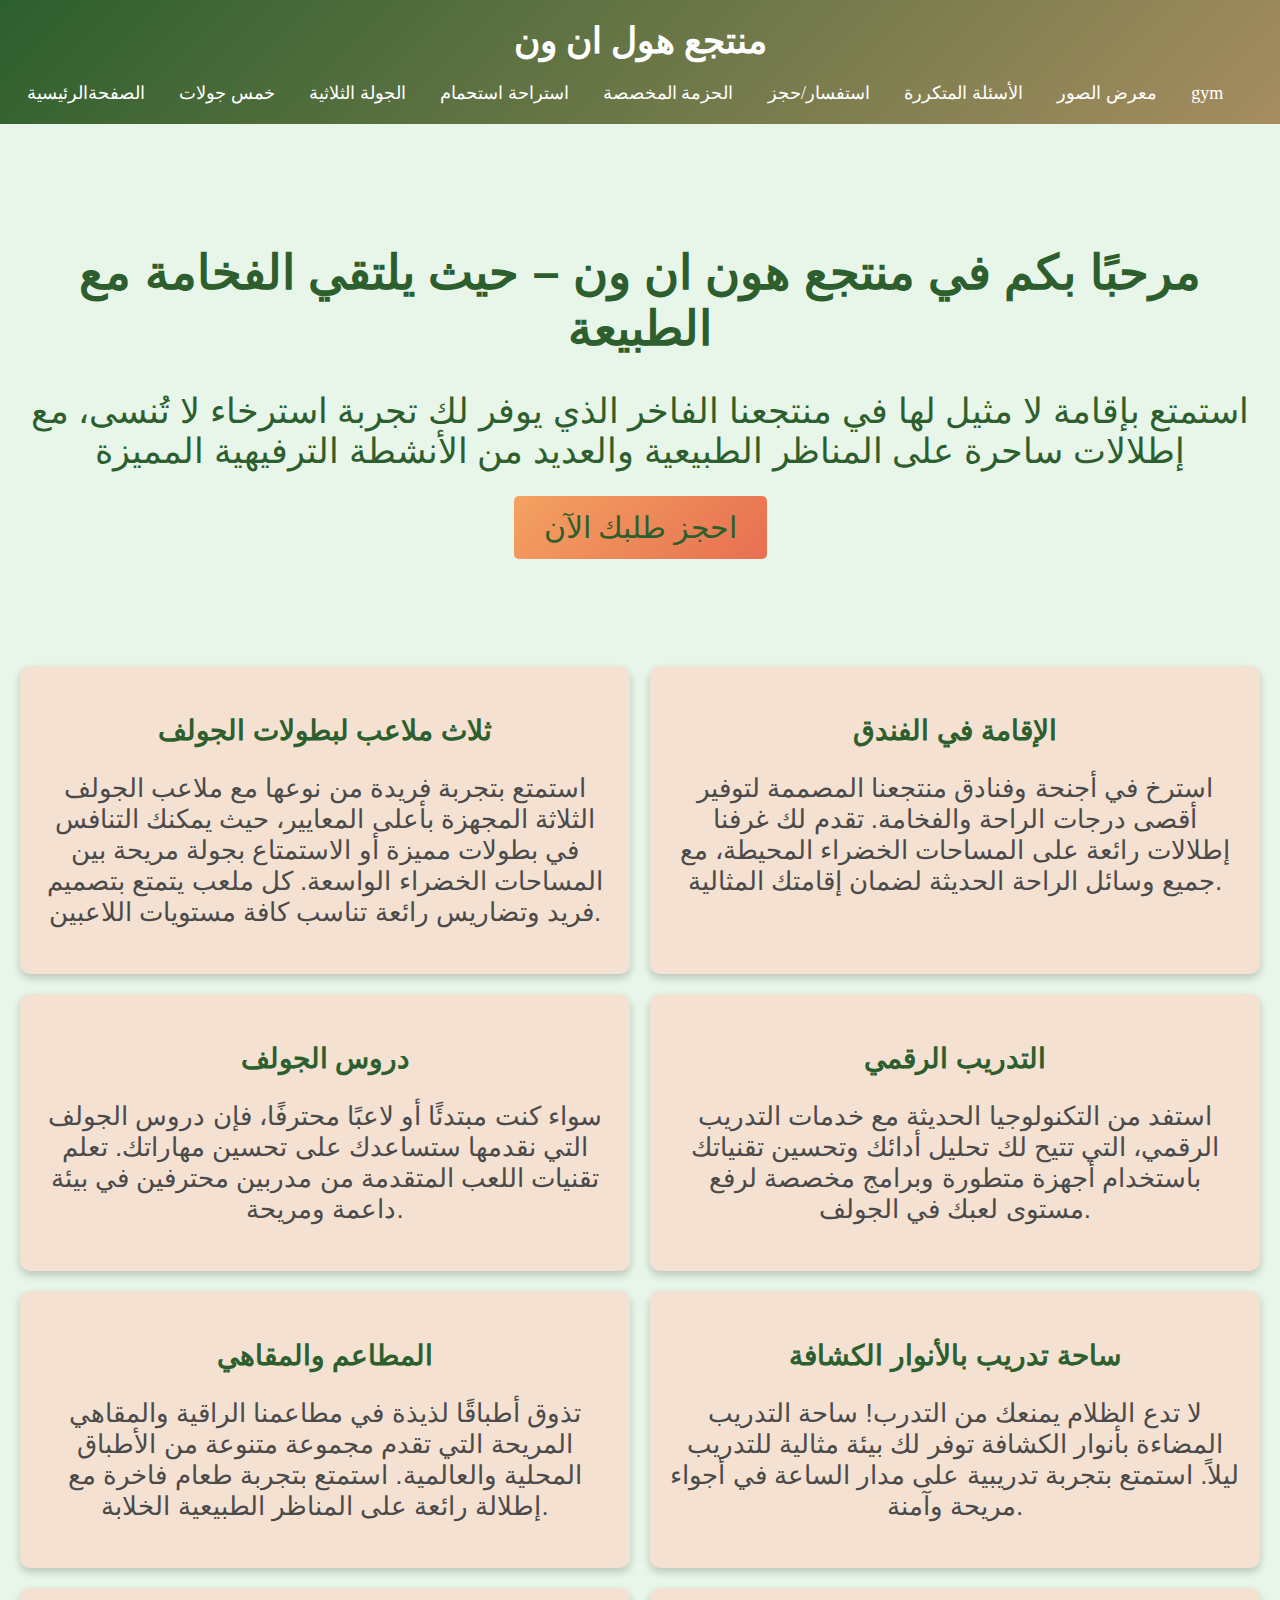
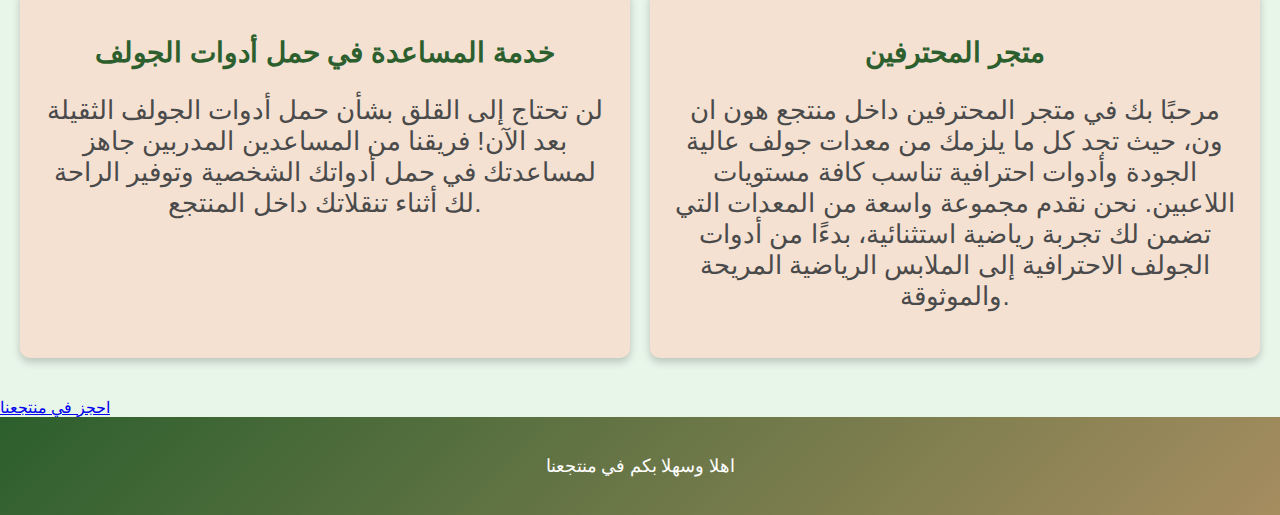
==== index.html @ 4484704b "Add files via upload" ====
<!DOCTYPE html>
<html lang="ar">
<head>
    <meta charset="UTF-8">
    <meta name="viewport" content="width=device-width, initial-scale=1.0">
    <title>منتجع هول ان ون</title>
    <link href="style.css" rel="stylesheet">
    <script src="script.js" defer></script> 
    <style>
    </style>
</head>
<body>

    <header>
        <h1>منتجع هول ان ون</h1>
        <nav>
            <ul>
                
                <li><a href="index.html">الصفحةالرئيسية</a></li>
                <li><a href="خمس جولات.html">خمس جولات</a></li>
                <li><a href="الجولة الثلاثية.html">الجولة الثلاثية</a></li>
                <li><a href="استراحة استحمام.html">استراحة استحمام</a></li>
                <li><a href="الحزمة المخصصة.html">الحزمة المخصصة </a></li>
                <li><a href="https://web.whatsapp.com/">استفسار/حجز</a></li>
                <li><a href="الاسئلة المتكررة.html">الأسئلة المتكررة</a></li>
                <li><a href="معرض الصور.html">معرض الصور</a></li>
                <li><a href="gym.html">gym</a></li>
            </ul>
        </nav>
    </header>

    <section class="hero-section">
        <h2>مرحبًا بكم في منتجع هون ان ون – حيث يلتقي الفخامة مع الطبيعة</h2>
        <p>استمتع بإقامة لا مثيل لها في منتجعنا الفاخر الذي يوفر لك تجربة استرخاء لا تُنسى، مع إطلالات ساحرة على المناظر الطبيعية والعديد من الأنشطة الترفيهية المميزة</p>
        <a href="https://web.whatsapp.com/" class="cta-button">احجز طلبك الآن</a>
    </section><section class="services">
        <div class="service-box" onclick="showImage('golf-courses')">
            <h3>ثلاث ملاعب لبطولات الجولف</h3>
            <p>استمتع بتجربة فريدة من نوعها مع ملاعب الجولف الثلاثة المجهزة بأعلى المعايير، حيث يمكنك التنافس في بطولات مميزة أو الاستمتاع بجولة مريحة بين المساحات الخضراء الواسعة. كل ملعب يتمتع بتصميم فريد وتضاريس رائعة تناسب كافة مستويات اللاعبين.</p>
        </div>
        <div class="service-box" onclick="showImage('hotel-accommodation')">
            <h3>الإقامة في الفندق</h3>
            <p>استرخ في أجنحة وفنادق منتجعنا المصممة لتوفير أقصى درجات الراحة والفخامة. تقدم لك غرفنا إطلالات رائعة على المساحات الخضراء المحيطة، مع جميع وسائل الراحة الحديثة لضمان إقامتك المثالية.</p>
        </div>
        <div class="service-box" onclick="showImage('golf-lessons')">
            <h3>دروس الجولف</h3>
            <p>سواء كنت مبتدئًا أو لاعبًا محترفًا، فإن دروس الجولف التي نقدمها ستساعدك على تحسين مهاراتك. تعلم تقنيات اللعب المتقدمة من مدربين محترفين في بيئة داعمة ومريحة.</p>
        </div>
        <div class="service-box" onclick="showImage('digital-training')">
            <h3>التدريب الرقمي</h3>
            <p>استفد من التكنولوجيا الحديثة مع خدمات التدريب الرقمي، التي تتيح لك تحليل أدائك وتحسين تقنياتك باستخدام أجهزة متطورة وبرامج مخصصة لرفع مستوى لعبك في الجولف.</p>
        </div>
        <div class="service-box" onclick="showImage('restaurants-cafes')">
            <h3>المطاعم والمقاهي</h3>
            <p>تذوق أطباقًا لذيذة في مطاعمنا الراقية والمقاهي المريحة التي تقدم مجموعة متنوعة من الأطباق المحلية والعالمية. استمتع بتجربة طعام فاخرة مع إطلالة رائعة على المناظر الطبيعية الخلابة.</p>
        </div>
        <div class="service-box" onclick="showImage('training-field')">
            <h3>ساحة تدريب بالأنوار الكشافة</h3>
            <p>لا تدع الظلام يمنعك من التدرب! ساحة التدريب المضاءة بأنوار الكشافة توفر لك بيئة مثالية للتدريب ليلاً. استمتع بتجربة تدريبية على مدار الساعة في أجواء مريحة وآمنة.</p>
        </div>
        <div class="service-box" onclick="showImage('golf-assistance')">
            <h3>خدمة المساعدة في حمل أدوات الجولف</h3>
            <p>لن تحتاج إلى القلق بشأن حمل أدوات الجولف الثقيلة بعد الآن! فريقنا من المساعدين المدربين جاهز لمساعدتك في حمل أدواتك الشخصية وتوفير الراحة لك أثناء تنقلاتك داخل المنتجع.</p>
        </div>
        <div class="service-box" onclick="showImage('pro-shop')">
            <h3>متجر المحترفين</h3>
            <p>مرحبًا بك في متجر المحترفين داخل منتجع هون ان ون، حيث تجد كل ما يلزمك من معدات جولف عالية الجودة وأدوات احترافية تناسب كافة مستويات اللاعبين. نحن نقدم مجموعة واسعة من المعدات التي تضمن لك تجربة رياضية استثنائية، بدءًا من أدوات الجولف الاحترافية إلى الملابس الرياضية المريحة والموثوقة.</p>
        </div>
    </section>
    <a href="https://web.whatsapp.com/" class="register-button"> احجز في منتجعنا </a>

    <footer>
        <p>اهلا وسهلا بكم في  منتجعنا</p>
    </footer>

</body>
</html>
---- style.css ----
* {
    box-sizing: border-box;
}

body {
    font-family: 'Arial', sans-serif;
    margin: 0;
    padding: 0;
    background-color: #e8f5e9; 
}

header {
    background: linear-gradient(135deg, #2c5f2d, #a68d60); 
    color: #ffffff;
    padding: 20px 0;
    text-align: center;
}

header h1 {
    margin: 0;
    font-size: 36px;
    font-family: 'Georgia', serif;
}

nav ul {
    list-style-type: none;
    padding: 0;
    text-align: center;
    margin: 20px 0 0;
}

nav ul li {
    display: inline-block;
    margin-right: 30px;
}

nav ul li a {
    text-decoration: none;
    color:#ffffff;
    font-size: 18px;
    font-family: 'Georgia', serif;
}

nav ul li a:hover {
    color: #f4a261; /* لون برتقالي راقٍ */
}

.hero-section {
    background-image: url('https://via.placeholder.com/1920x800'); /* يمكنك تغيير الرابط لصورة خلفية حقيقية */
    background-size: cover;
    background-position: center;
    color:#2c5f2d;
    text-align: center;
    padding: 80px 20px;
    font-size: 35px; /* زيادة حجم الخط */
}

.hero-section h2 {
    font-size: 48px;
    margin-bottom: 20px;
}

.cta-button {
    background: linear-gradient(135deg, #f4a261, #e76f51); /* لون ذهبي مائل للبرتقالي */
    color:#2c5f2d;
    padding: 15px 30px;
    font-size: 30px;
    text-decoration: none;
    border-radius: 5px;
    font-family: 'Georgia', serif;
    transition: background 0.3s;
}

.cta-button:hover {
    background: linear-gradient(135deg, #e76f51, #d35400);
}

.services {
    display: grid;
    grid-template-columns: repeat(2, 1fr);
    gap: 20px;
    padding: 40px 20px;
}

.service-box {
    background-color: #f4e1d2; /* لون بيج فاتح لخلق إحساس بالراحة */
    padding: 20px;
    border-radius: 10px;
    box-shadow: 0 4px 8px rgba(0, 0, 0, 0.2);
    text-align: center;
    color: #2c3e50;
    transition: transform 0.3s, background 0.3s;
    cursor: pointer;
}

.service-box:hover {
    transform: scale(1.05);
    background-color: #d8c3a5; /* لون بيج أغمق عند التحويم */
}

.service-box h3 {
    font-size: 28px;
    margin-bottom: 10px;
    color: #2c5f2d; /* لون أخضر غامق */
}

.service-box p {
    font-size: 26px;
    color: #4a4a4a;
}

.service-image {
    display: block; /* جعل الصور مرئية */
    margin-top: 20px;
    text-align: center;
}

.service-image img {
    width: 80%;
    max-width: 600px;
    border-radius: 10px;
}

footer {
    background: linear-gradient(135deg, #2c5f2d, #a68d60);
    color: #ffffff;
    font-size: large;
    text-align: center;
    padding: 20px;
    font-family: 'Georgia', serif;
    display: flex;
    flex-direction: column;
    align-items: center;
    justify-content: center;
}

footer a {
    color: #f4a261;
    text-decoration: none;
}

footer a:hover {
    color: #e76f51;
}

/* تحسين العرض على الأجهزة الصغيرة */
@media (max-width: 768px) {
    .services {
        grid-template-columns: 1fr; /* عرض عمودي بدل من أفقي */
    }

    .hero-section {
        font-size: 25px; /* تقليل حجم الخط في الشاشة الصغيرة */
    }

    .cta-button {
        font-size: 24px; /* تقليل حجم الخط في الشاشة الصغيرة */
    }
}
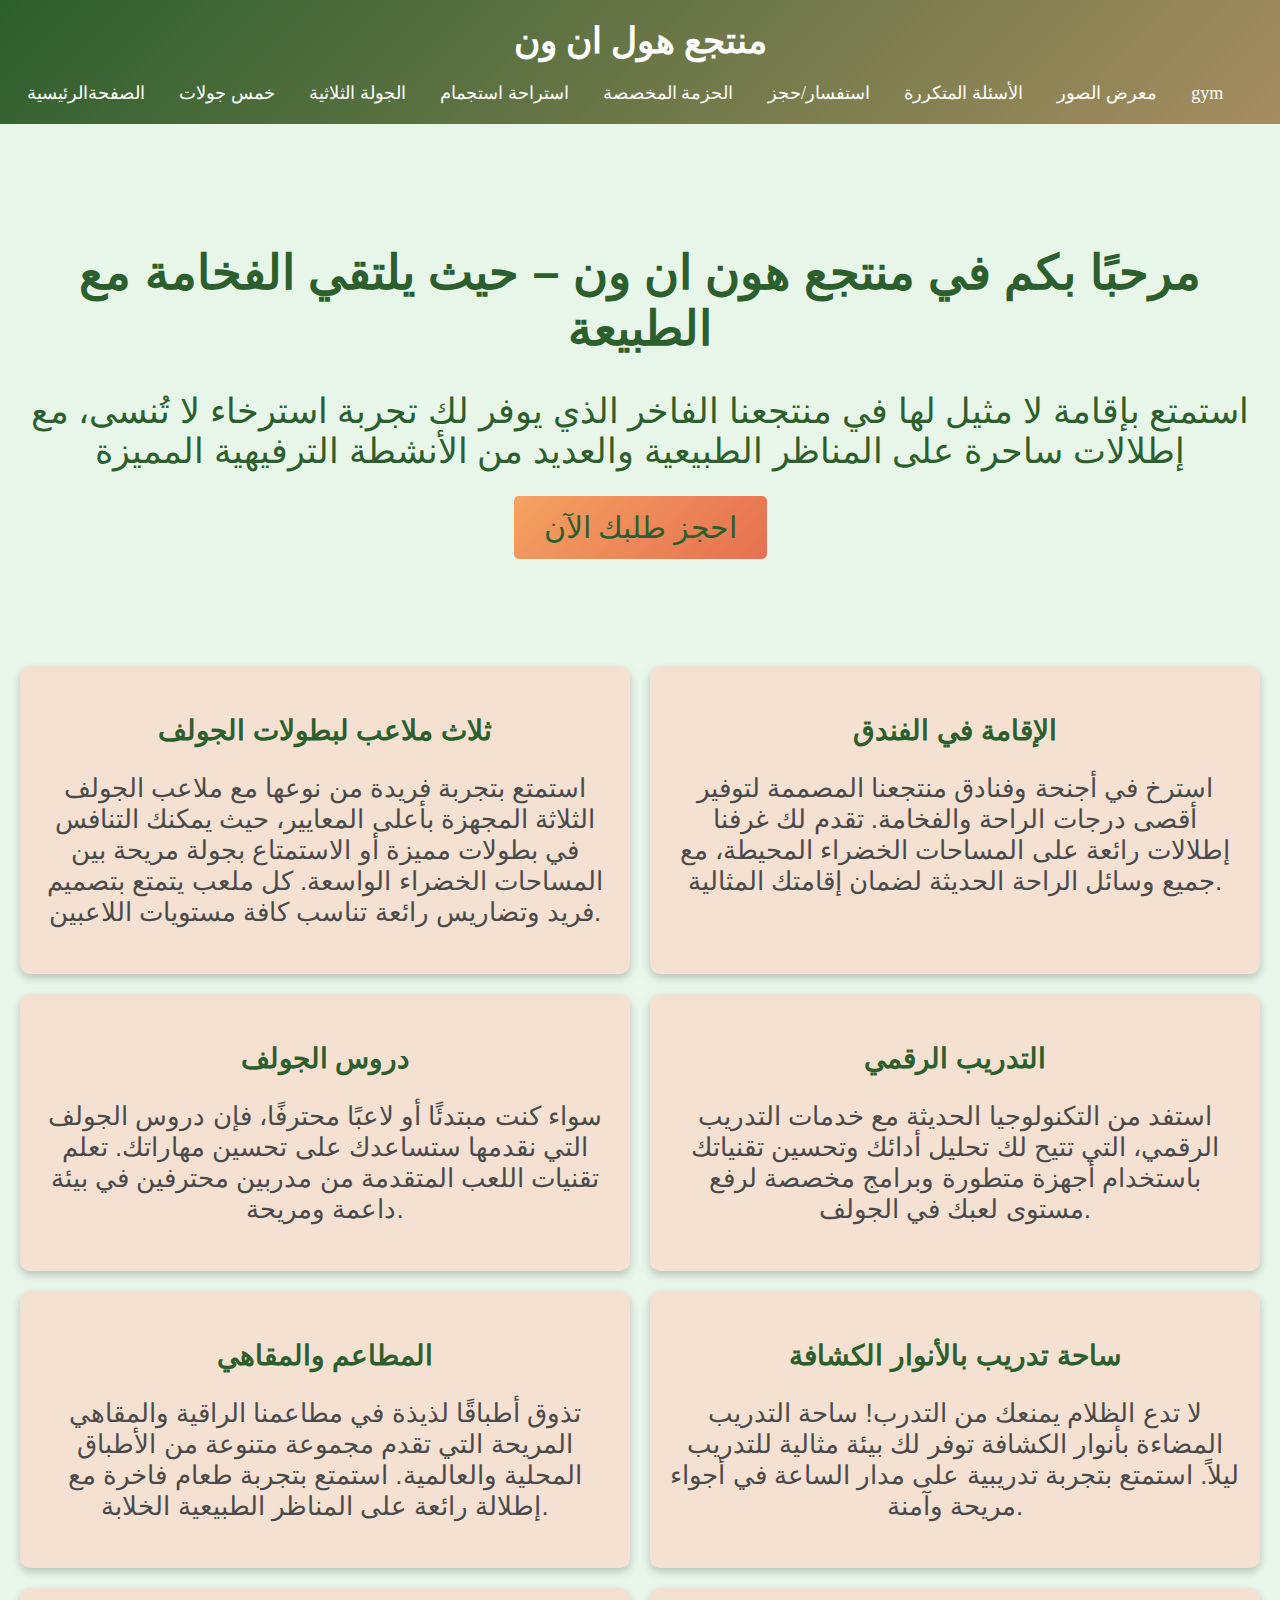
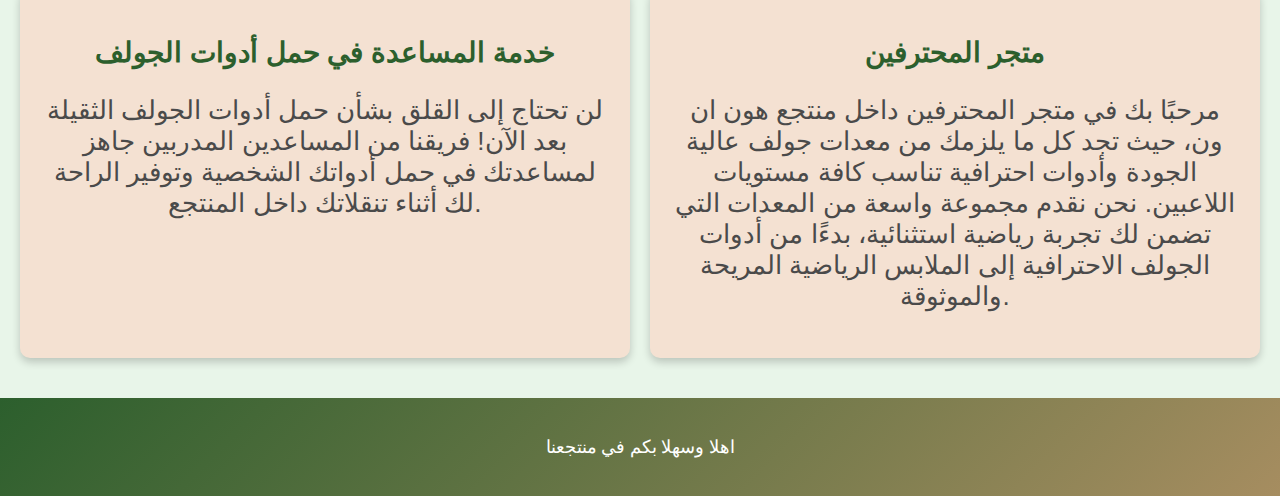
==== commit fd1fdd63: "Add files via upload" ====
--- a/index.html
+++ b/index.html
@@ -19,7 +19,7 @@
                 <li><a href="index.html">الصفحةالرئيسية</a></li>
                 <li><a href="خمس جولات.html">خمس جولات</a></li>
                 <li><a href="الجولة الثلاثية.html">الجولة الثلاثية</a></li>
-                <li><a href="استراحة استحمام.html">استراحة استحمام</a></li>
+                <li><a href="html محسن استراحة استحمام.html">استراحة استجمام</a></li>
                 <li><a href="الحزمة المخصصة.html">الحزمة المخصصة </a></li>
                 <li><a href="https://web.whatsapp.com/">استفسار/حجز</a></li>
                 <li><a href="الاسئلة المتكررة.html">الأسئلة المتكررة</a></li>
@@ -67,7 +67,6 @@
             <p>مرحبًا بك في متجر المحترفين داخل منتجع هون ان ون، حيث تجد كل ما يلزمك من معدات جولف عالية الجودة وأدوات احترافية تناسب كافة مستويات اللاعبين. نحن نقدم مجموعة واسعة من المعدات التي تضمن لك تجربة رياضية استثنائية، بدءًا من أدوات الجولف الاحترافية إلى الملابس الرياضية المريحة والموثوقة.</p>
         </div>
     </section>
-    <a href="https://web.whatsapp.com/" class="register-button"> احجز في منتجعنا </a>
 
     <footer>
         <p>اهلا وسهلا بكم في  منتجعنا</p>
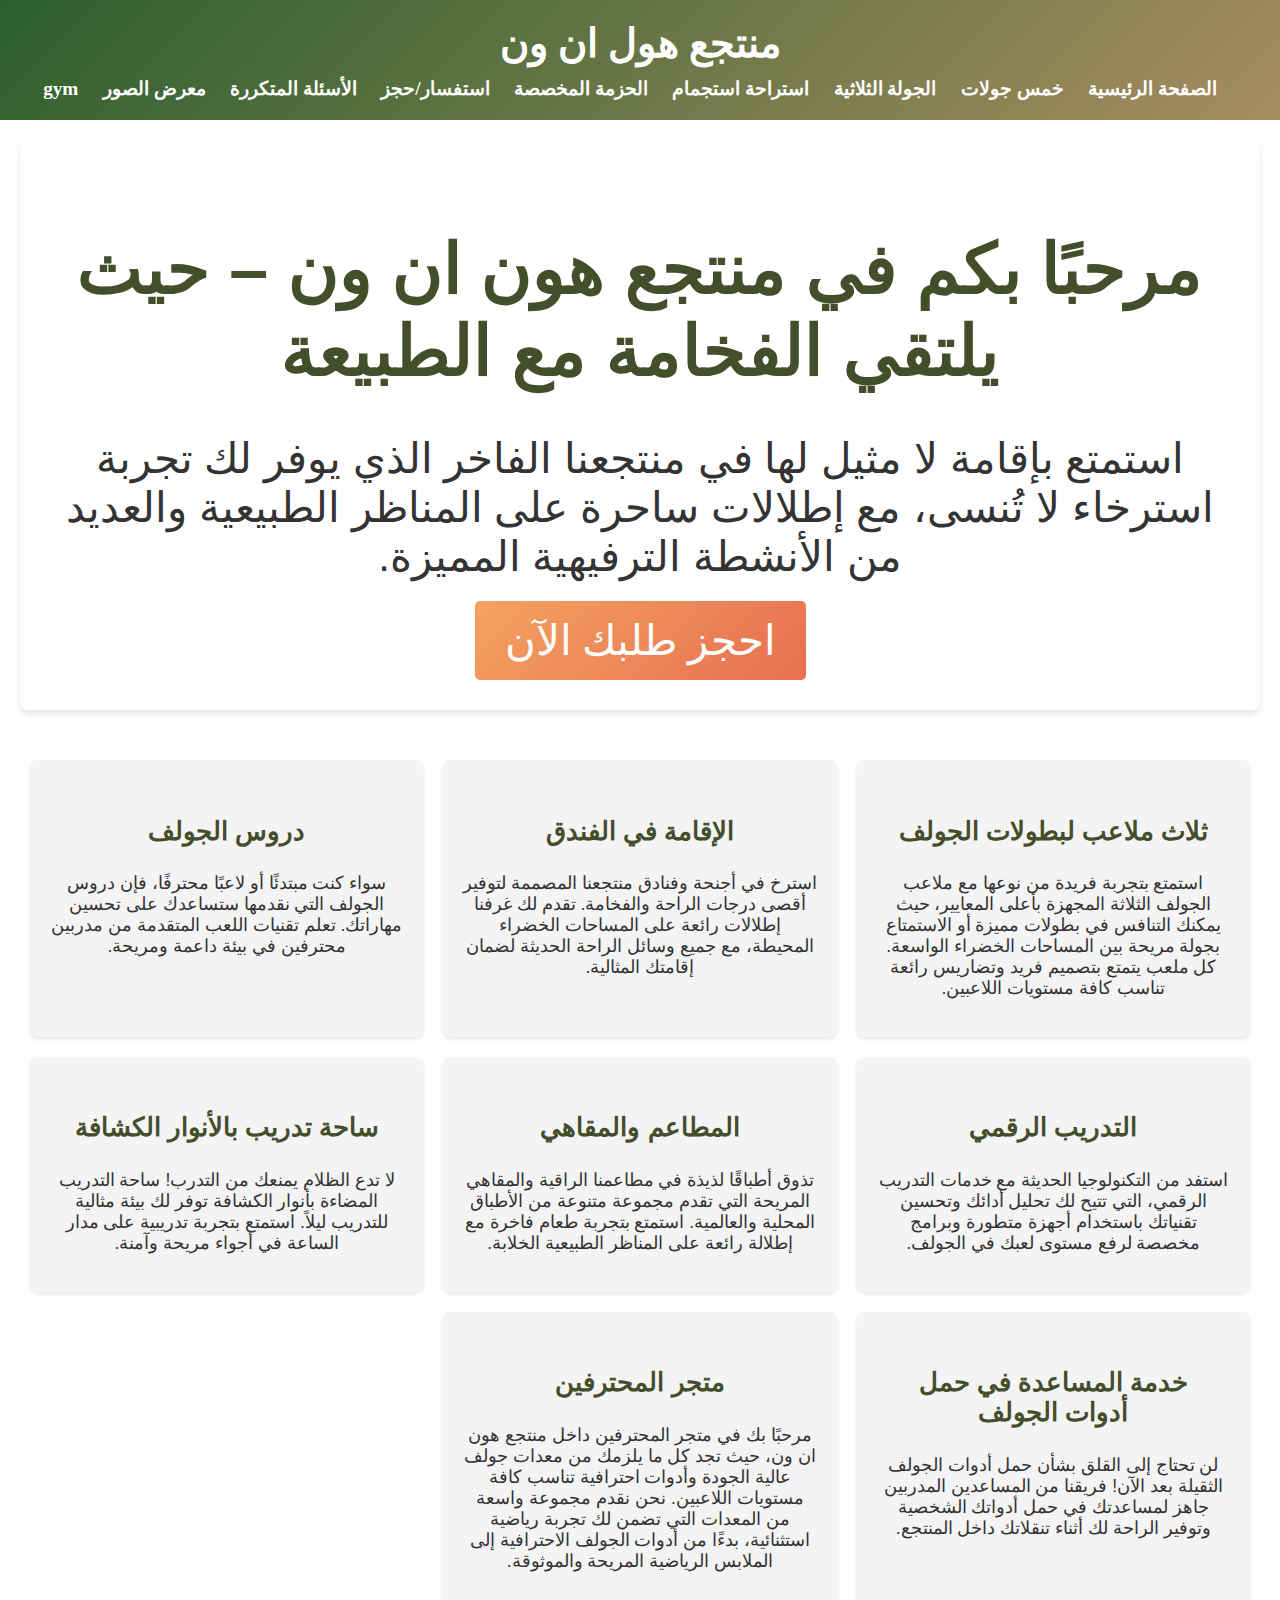
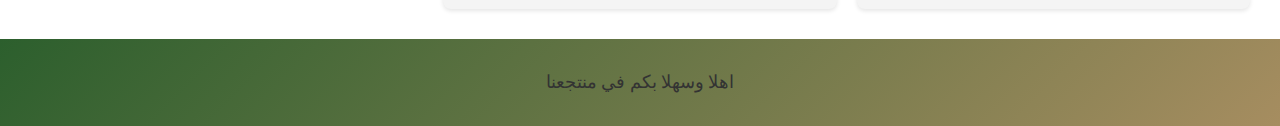
==== commit d53a9eb2: "Add files via upload" ====
--- a/index.html
+++ b/index.html
@@ -5,22 +5,142 @@
     <meta name="viewport" content="width=device-width, initial-scale=1.0">
     <title>منتجع هول ان ون</title>
     <link href="style.css" rel="stylesheet">
-    <script src="script.js" defer></script> 
+    <script src="Unconfirmed 664776.js" defer></script>
     <style>
+        /* تعديل التصميم كما هو مع إضافة التثبيت للعناوين */
+        body {
+            font-family: Arial, sans-serif;
+            margin: 0;
+            padding: 0;
+            background-color: #ffffff;
+            direction: rtl;
+            color: #000;
+        }
+
+        header {
+            background-color: #2a492d;
+            color: #ffffff;
+            padding: 20px 0;
+            text-align: center;
+        }
+
+        header h1 {
+            margin: 0;
+            font-size: 2.5em;
+            font-weight: bold;
+        }
+
+        nav ul {
+            list-style-type: none;
+            padding: 0;
+            text-align: center;
+            margin-top: 10px;
+        }
+
+        nav ul li {
+            display: inline;
+            margin-right: 20px;
+        }
+
+        nav ul li a {
+            color: #ffffff;
+            text-decoration: none;
+            font-weight: bold;
+            font-size: 1.2em;
+        }
+
+        .hero-section {
+            padding: 30px;
+            background-color: rgba(255, 255, 255, 0.9);
+            text-align: center;
+            border-radius: 8px;
+            margin: 20px;
+            box-shadow: 0px 4px 6px rgba(0, 0, 0, 0.1);
+        }
+
+        .hero-section h2 {
+            color: #454e2b;
+            font-size: 2em;
+            margin-bottom: 15px;
+        }
+
+        .hero-section p {
+            font-size: 1.2em;
+            color: #333;
+            margin-bottom: 20px;
+        }
+
+        .cta-button {
+            display: inline-block;
+            background-color: #66BB6A;
+            color: #ffffff;
+            padding: 15px 30px;
+            border-radius: 5px;
+            text-decoration: none;
+            font-size: 1.2em;
+            text-align: center;
+        }
+
+        .cta-button:hover {
+            background-color: #388E3C;
+        }
+
+        .services {
+            display: grid;
+            grid-template-columns: repeat(auto-fit, minmax(300px, 1fr));
+            gap: 20px;
+            padding: 30px;
+        }
+
+        .service-box {
+            background-color: #f4f4f4;
+            padding: 20px;
+            border-radius: 8px;
+            box-shadow: 0px 2px 4px rgba(0, 0, 0, 0.1);
+            cursor: pointer;
+            transition: transform 0.3s ease;
+        }
+
+        .service-box:hover {
+            transform: translateY(-5px);
+        }
+
+        .service-box h3 {
+            font-size: 1.6em;
+            color: #454e2b;
+            margin-bottom: 10px;
+            position: sticky;
+            top: 0;
+            background-color: #f4f4f4;
+            padding: 10px;
+            z-index: 5;
+        }
+
+        .service-box p {
+            font-size: 1.1em;
+            color: #333;
+        }
+
+        footer {
+            text-align: center;
+            padding: 15px 0;
+            background-color: #ffffff;
+            color: #333;
+            font-size: 1.1em;
+        }
     </style>
 </head>
 <body>
 
     <header>
         <h1>منتجع هول ان ون</h1>
-        <nav>
+        <nav>  
             <ul>
-                
-                <li><a href="index.html">الصفحةالرئيسية</a></li>
+                <li><a href="index.html">الصفحة الرئيسية</a></li>
                 <li><a href="خمس جولات.html">خمس جولات</a></li>
                 <li><a href="الجولة الثلاثية.html">الجولة الثلاثية</a></li>
-                <li><a href="html محسن استراحة استحمام.html">استراحة استجمام</a></li>
-                <li><a href="الحزمة المخصصة.html">الحزمة المخصصة </a></li>
+                <li><a href="استراحة استحمام.html">استراحة استجمام</a></li>
+                <li><a href="الحزمة المخصصة.html">الحزمة المخصصة</a></li>
                 <li><a href="https://web.whatsapp.com/">استفسار/حجز</a></li>
                 <li><a href="الاسئلة المتكررة.html">الأسئلة المتكررة</a></li>
                 <li><a href="معرض الصور.html">معرض الصور</a></li>
@@ -31,9 +151,11 @@
 
     <section class="hero-section">
         <h2>مرحبًا بكم في منتجع هون ان ون – حيث يلتقي الفخامة مع الطبيعة</h2>
-        <p>استمتع بإقامة لا مثيل لها في منتجعنا الفاخر الذي يوفر لك تجربة استرخاء لا تُنسى، مع إطلالات ساحرة على المناظر الطبيعية والعديد من الأنشطة الترفيهية المميزة</p>
+        <p>استمتع بإقامة لا مثيل لها في منتجعنا الفاخر الذي يوفر لك تجربة استرخاء لا تُنسى، مع إطلالات ساحرة على المناظر الطبيعية والعديد من الأنشطة الترفيهية المميزة.</p>
         <a href="https://web.whatsapp.com/" class="cta-button">احجز طلبك الآن</a>
-    </section><section class="services">
+    </section>
+
+    <section class="services">
         <div class="service-box" onclick="showImage('golf-courses')">
             <h3>ثلاث ملاعب لبطولات الجولف</h3>
             <p>استمتع بتجربة فريدة من نوعها مع ملاعب الجولف الثلاثة المجهزة بأعلى المعايير، حيث يمكنك التنافس في بطولات مميزة أو الاستمتاع بجولة مريحة بين المساحات الخضراء الواسعة. كل ملعب يتمتع بتصميم فريد وتضاريس رائعة تناسب كافة مستويات اللاعبين.</p>
@@ -69,7 +191,7 @@
     </section>
 
     <footer>
-        <p>اهلا وسهلا بكم في  منتجعنا</p>
+        <p>اهلا وسهلا بكم في منتجعنا</p>
     </footer>
 
 </body>
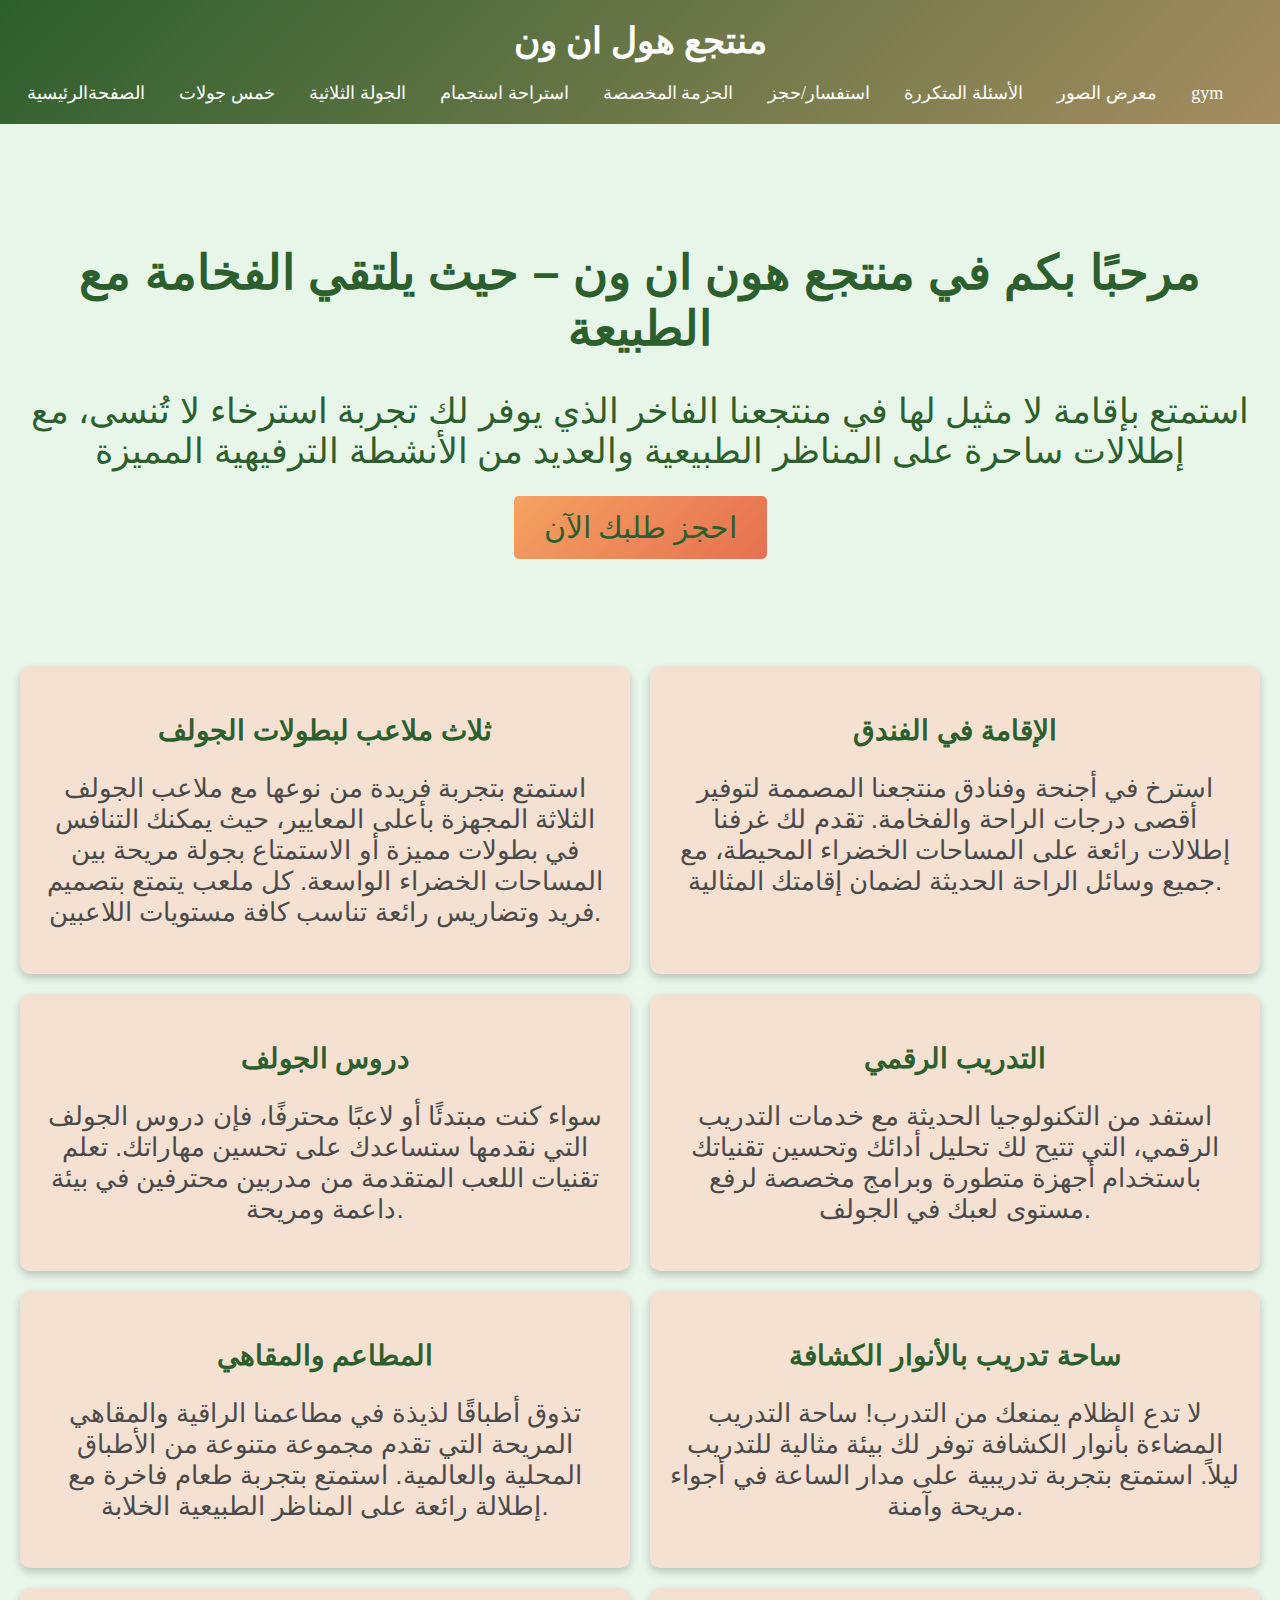
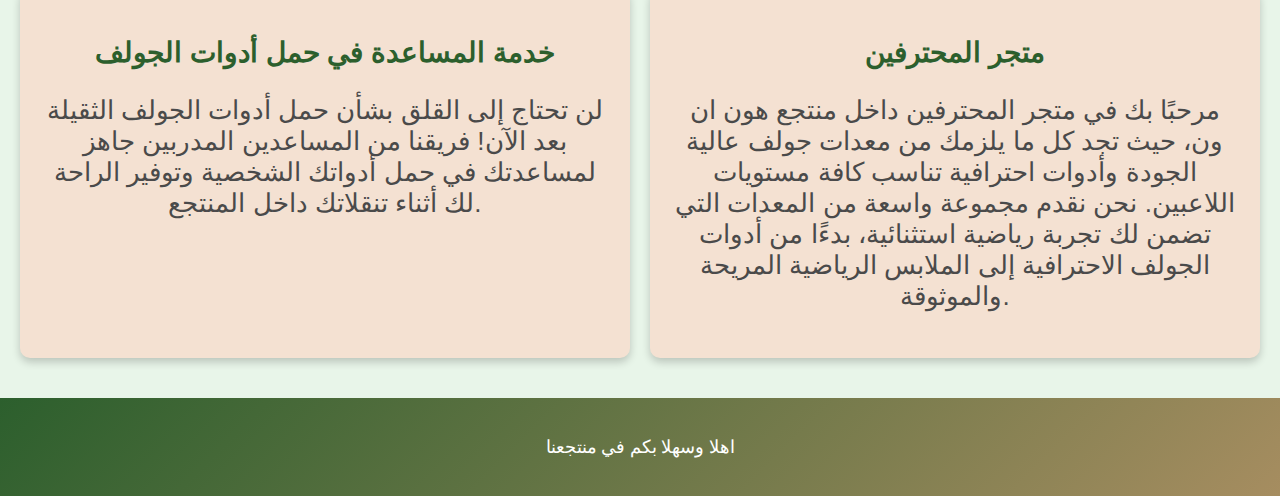
==== commit 00bcab16: "Add files via upload" ====
--- a/index.html
+++ b/index.html
@@ -5,142 +5,22 @@
     <meta name="viewport" content="width=device-width, initial-scale=1.0">
     <title>منتجع هول ان ون</title>
     <link href="style.css" rel="stylesheet">
-    <script src="Unconfirmed 664776.js" defer></script>
+    <script src="Unconfirmed 664776.js" defer></script> 
     <style>
-        /* تعديل التصميم كما هو مع إضافة التثبيت للعناوين */
-        body {
-            font-family: Arial, sans-serif;
-            margin: 0;
-            padding: 0;
-            background-color: #ffffff;
-            direction: rtl;
-            color: #000;
-        }
-
-        header {
-            background-color: #2a492d;
-            color: #ffffff;
-            padding: 20px 0;
-            text-align: center;
-        }
-
-        header h1 {
-            margin: 0;
-            font-size: 2.5em;
-            font-weight: bold;
-        }
-
-        nav ul {
-            list-style-type: none;
-            padding: 0;
-            text-align: center;
-            margin-top: 10px;
-        }
-
-        nav ul li {
-            display: inline;
-            margin-right: 20px;
-        }
-
-        nav ul li a {
-            color: #ffffff;
-            text-decoration: none;
-            font-weight: bold;
-            font-size: 1.2em;
-        }
-
-        .hero-section {
-            padding: 30px;
-            background-color: rgba(255, 255, 255, 0.9);
-            text-align: center;
-            border-radius: 8px;
-            margin: 20px;
-            box-shadow: 0px 4px 6px rgba(0, 0, 0, 0.1);
-        }
-
-        .hero-section h2 {
-            color: #454e2b;
-            font-size: 2em;
-            margin-bottom: 15px;
-        }
-
-        .hero-section p {
-            font-size: 1.2em;
-            color: #333;
-            margin-bottom: 20px;
-        }
-
-        .cta-button {
-            display: inline-block;
-            background-color: #66BB6A;
-            color: #ffffff;
-            padding: 15px 30px;
-            border-radius: 5px;
-            text-decoration: none;
-            font-size: 1.2em;
-            text-align: center;
-        }
-
-        .cta-button:hover {
-            background-color: #388E3C;
-        }
-
-        .services {
-            display: grid;
-            grid-template-columns: repeat(auto-fit, minmax(300px, 1fr));
-            gap: 20px;
-            padding: 30px;
-        }
-
-        .service-box {
-            background-color: #f4f4f4;
-            padding: 20px;
-            border-radius: 8px;
-            box-shadow: 0px 2px 4px rgba(0, 0, 0, 0.1);
-            cursor: pointer;
-            transition: transform 0.3s ease;
-        }
-
-        .service-box:hover {
-            transform: translateY(-5px);
-        }
-
-        .service-box h3 {
-            font-size: 1.6em;
-            color: #454e2b;
-            margin-bottom: 10px;
-            position: sticky;
-            top: 0;
-            background-color: #f4f4f4;
-            padding: 10px;
-            z-index: 5;
-        }
-
-        .service-box p {
-            font-size: 1.1em;
-            color: #333;
-        }
-
-        footer {
-            text-align: center;
-            padding: 15px 0;
-            background-color: #ffffff;
-            color: #333;
-            font-size: 1.1em;
-        }
     </style>
 </head>
 <body>
 
     <header>
         <h1>منتجع هول ان ون</h1>
-        <nav>  
+        <nav>
             <ul>
-                <li><a href="index.html">الصفحة الرئيسية</a></li>
+                
+                <li><a href="index.html">الصفحةالرئيسية</a></li>
                 <li><a href="خمس جولات.html">خمس جولات</a></li>
                 <li><a href="الجولة الثلاثية.html">الجولة الثلاثية</a></li>
                 <li><a href="استراحة استحمام.html">استراحة استجمام</a></li>
-                <li><a href="الحزمة المخصصة.html">الحزمة المخصصة</a></li>
+                <li><a href="الحزمة المخصصة.html">الحزمة المخصصة </a></li>
                 <li><a href="https://web.whatsapp.com/">استفسار/حجز</a></li>
                 <li><a href="الاسئلة المتكررة.html">الأسئلة المتكررة</a></li>
                 <li><a href="معرض الصور.html">معرض الصور</a></li>
@@ -151,11 +31,9 @@
 
     <section class="hero-section">
         <h2>مرحبًا بكم في منتجع هون ان ون – حيث يلتقي الفخامة مع الطبيعة</h2>
-        <p>استمتع بإقامة لا مثيل لها في منتجعنا الفاخر الذي يوفر لك تجربة استرخاء لا تُنسى، مع إطلالات ساحرة على المناظر الطبيعية والعديد من الأنشطة الترفيهية المميزة.</p>
+        <p>استمتع بإقامة لا مثيل لها في منتجعنا الفاخر الذي يوفر لك تجربة استرخاء لا تُنسى، مع إطلالات ساحرة على المناظر الطبيعية والعديد من الأنشطة الترفيهية المميزة</p>
         <a href="https://web.whatsapp.com/" class="cta-button">احجز طلبك الآن</a>
-    </section>
-
-    <section class="services">
+    </section><section class="services">
         <div class="service-box" onclick="showImage('golf-courses')">
             <h3>ثلاث ملاعب لبطولات الجولف</h3>
             <p>استمتع بتجربة فريدة من نوعها مع ملاعب الجولف الثلاثة المجهزة بأعلى المعايير، حيث يمكنك التنافس في بطولات مميزة أو الاستمتاع بجولة مريحة بين المساحات الخضراء الواسعة. كل ملعب يتمتع بتصميم فريد وتضاريس رائعة تناسب كافة مستويات اللاعبين.</p>
@@ -191,7 +69,7 @@
     </section>
 
     <footer>
-        <p>اهلا وسهلا بكم في منتجعنا</p>
+        <p>اهلا وسهلا بكم في  منتجعنا</p>
     </footer>
 
 </body>
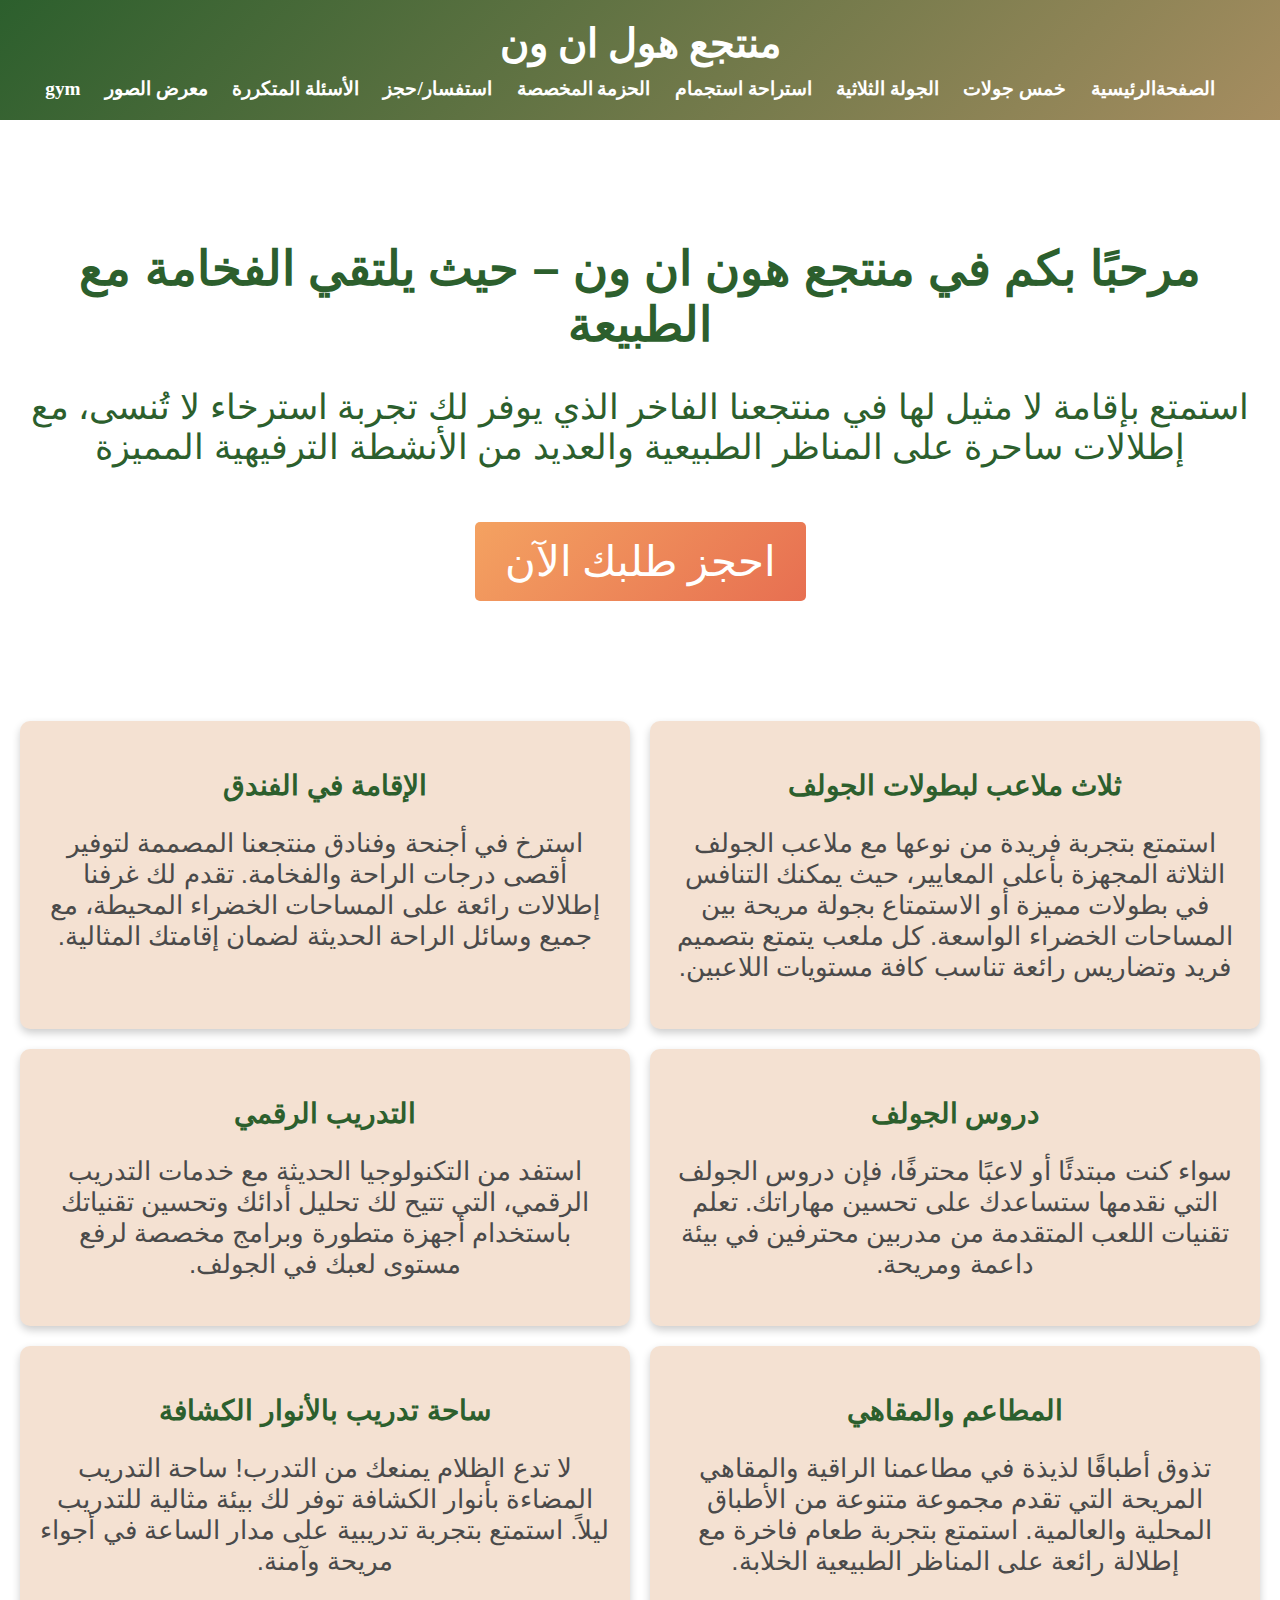
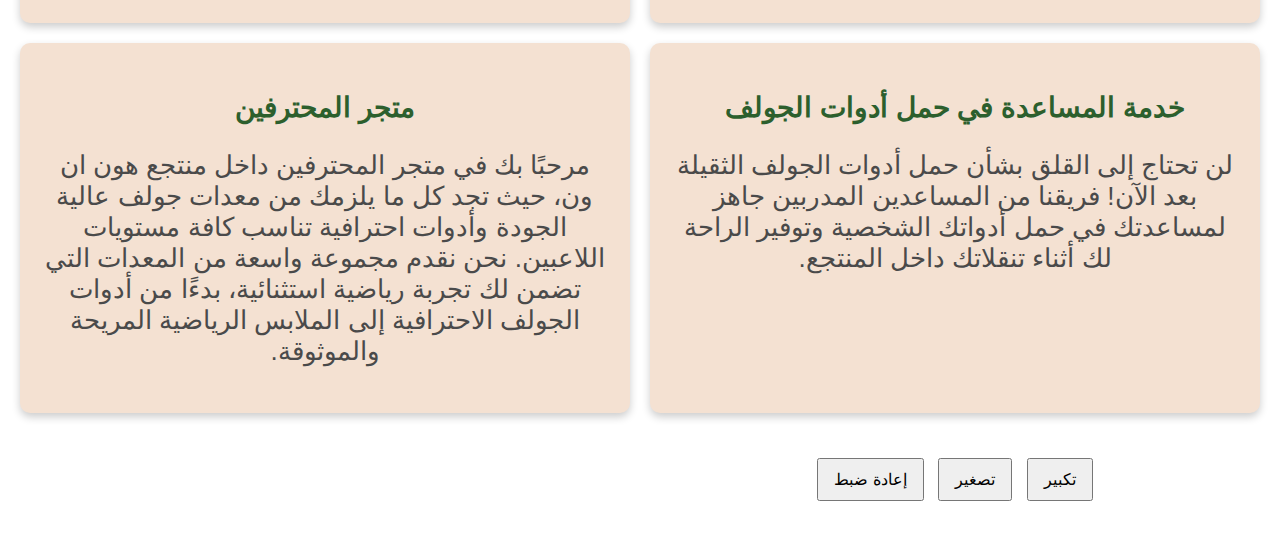
==== commit 4b985100: "Add files via upload" ====
--- a/index.html
+++ b/index.html
@@ -8,6 +8,130 @@
     <script src="Unconfirmed 664776.js" defer></script> 
     <style>
     </style>
+     <style>
+        body {
+     font-family: Arial, sans-serif;
+     margin: 0;
+     padding: 0;
+     background-color: #ffffff; /* خلفية بيضاء */
+     direction: rtl;
+     color: #000; /* تغيير اللون إلى الأسود للخطوط على الخلفية البيضاء */
+ }
+ 
+ header {
+     background-color: #2a492d; /* أخضر داكن */
+     color: #ffffff;
+     padding: 20px 0;
+     text-align: center;
+ }
+ 
+ header h1 {
+     margin: 0;
+     font-size: 2.5em;
+     font-weight: bold;
+ }
+ 
+ nav ul {
+     list-style-type: none;
+     padding: 0;
+     text-align: center;
+     margin-top: 10px;
+ }
+ 
+ nav ul li {
+     display: inline;
+     margin-right: 20px;
+ }
+ 
+ nav ul li a {
+     color: #ffffff; 
+     text-decoration: none;
+     font-weight: bold;
+     font-size: 1.2em;
+ }
+ 
+ .package-section {
+     padding: 30px;
+     background-color: rgba(255, 255, 255, 0.95); /* خلفية بيضاء مع شفافية */
+     margin: 20px;
+     border-radius: 8px;
+     box-shadow: 0px 4px 6px rgba(0, 0, 0, 0.1);
+ }
+ 
+ .package-section h2 {
+     text-align: center;
+     margin-bottom: 20px;
+     color: #454e2b; /* أخضر فاتح */
+     font-size: 2em;
+ }
+ 
+ .package-details {
+     margin-bottom: 25px;
+     padding: 20px;
+     background-color: #f4f4f4; 
+     border-radius: 8px;
+     box-shadow: 0px 2px 4px rgba(0, 0, 0, 0.1);
+ }
+ 
+ .package-details h3 {
+     background-color: #454e2b; /* أخضر داكن */
+     color: #ffffff; 
+     padding: 15px;
+     margin: 0;
+     border-radius: 8px;
+     text-align: center;
+     font-size: 1.5em;
+ }
+ 
+ .package-details p {
+     padding: 10px;
+     font-size: 1.1em;
+     background-color: #ffffff; 
+     border-radius: 8px;
+     line-height: 1.8;
+     color: #333;
+ }
+ 
+ .package-details ul {
+     padding: 10px;
+     font-size: 1.1em;
+     background-color: #ffffff; 
+     border-radius: 8px;
+     line-height: 1.8;
+     color: #333;
+ }
+ 
+ .package-details ul li {
+     margin-bottom: 10px;
+ }
+ 
+ footer {
+     text-align: center;
+     padding: 15px 0;
+     background-color: #ffffff; /* خلفية بيضاء */
+     color: #333; /* تغيير اللون إلى الأسود ليتناسب مع الخلفية البيضاء */
+     font-size: 1.1em;
+ }
+ 
+ .cta-button {
+     display: inline-block;
+     background-color: #66BB6A; /* أخضر فاتح */
+     color: #ffffff; 
+     padding: 15px 30px;
+     border-radius: 5px;
+     text-decoration: none;
+     font-size: 1.2em;
+     text-align: center;
+     margin-top: 20px;
+ }
+ 
+ .cta-button:hover {
+     background-color: #388E3C; /* أخضر داكن */
+ }
+ 
+     </style>
+ </head>
+ <body>
 </head>
 <body>
 
@@ -66,11 +190,57 @@
             <h3>متجر المحترفين</h3>
             <p>مرحبًا بك في متجر المحترفين داخل منتجع هون ان ون، حيث تجد كل ما يلزمك من معدات جولف عالية الجودة وأدوات احترافية تناسب كافة مستويات اللاعبين. نحن نقدم مجموعة واسعة من المعدات التي تضمن لك تجربة رياضية استثنائية، بدءًا من أدوات الجولف الاحترافية إلى الملابس الرياضية المريحة والموثوقة.</p>
         </div>
-    </section>
 
-    <footer>
-        <p>اهلا وسهلا بكم في  منتجعنا</p>
-    </footer>
-
-</body>
-</html>
+        <!DOCTYPE html>
+        <html lang="ar">
+        <head>
+            <meta charset="UTF-8">
+            <meta name="viewport" content="width=device-width, initial-scale=1.0">
+            <title>تكبير وتصغير الصفحة</title>
+            <style>
+                body {
+                    font-family: Arial, sans-serif;
+                    text-align: center;
+                    transition: transform 0.3s ease;
+                }
+                .buttons {
+                    margin-top: 20px;
+                }
+                button {
+                    padding: 10px 15px;
+                    margin: 5px;
+                    font-size: 16px;
+                    cursor: pointer;
+                }
+            </style>
+        </head>
+        <body>
+        
+        
+            <div class="buttons">
+                <button onclick="zoomIn()"> تكبير</button>
+                <button onclick="zoomOut()"> تصغير</button>
+                <button onclick="resetZoom()"> إعادة ضبط</button>
+            </div>
+        
+            <script>
+                let scale = 1;
+        
+                function zoomIn() {
+                    scale += 0.1;
+                    document.body.style.transform = `scale(${scale})`;
+                }
+        
+                function zoomOut() {
+                    if (scale > 0.5) {
+                        scale -= 0.1;
+                        document.body.style.transform = `scale(${scale})`;
+                    }
+                }
+        
+                function resetZoom() {
+                    scale = 1;
+                    document.body.style.transform = `scale(${scale})`;
+                }
+            </script>
+        
